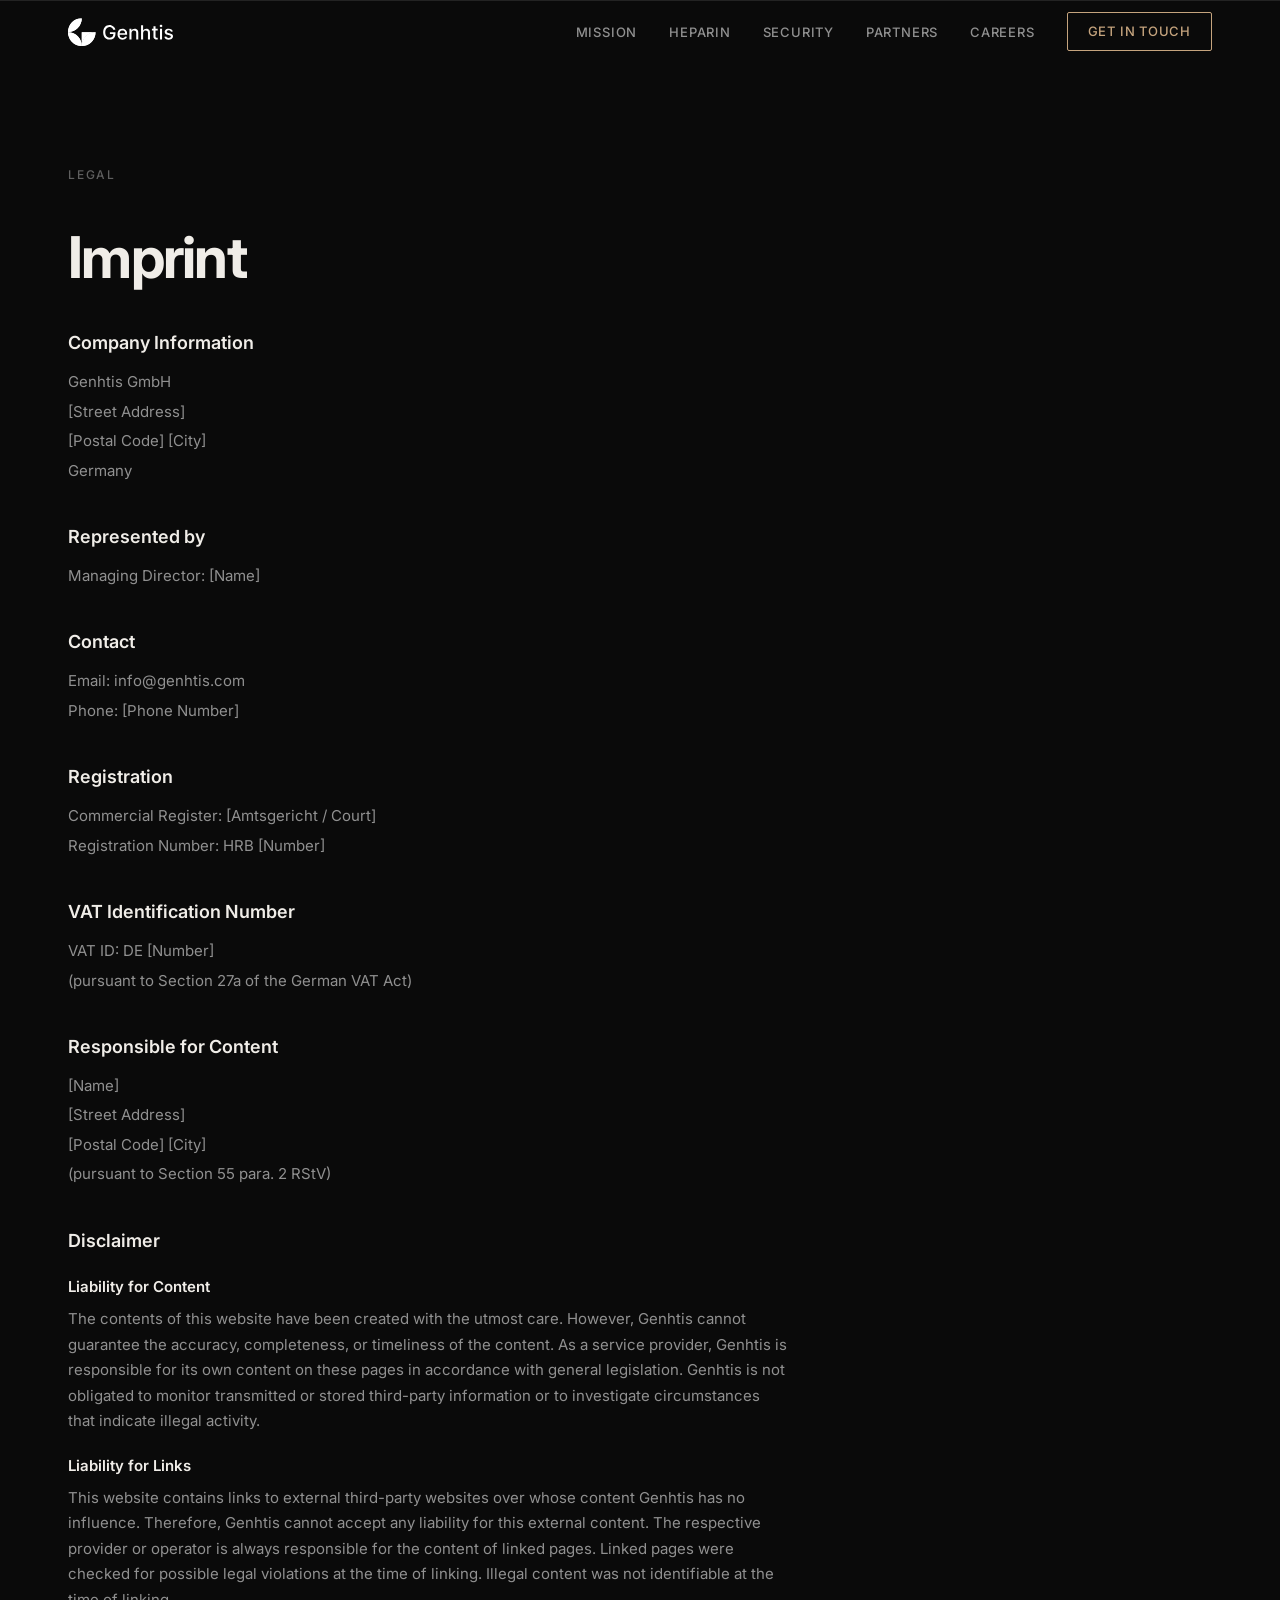
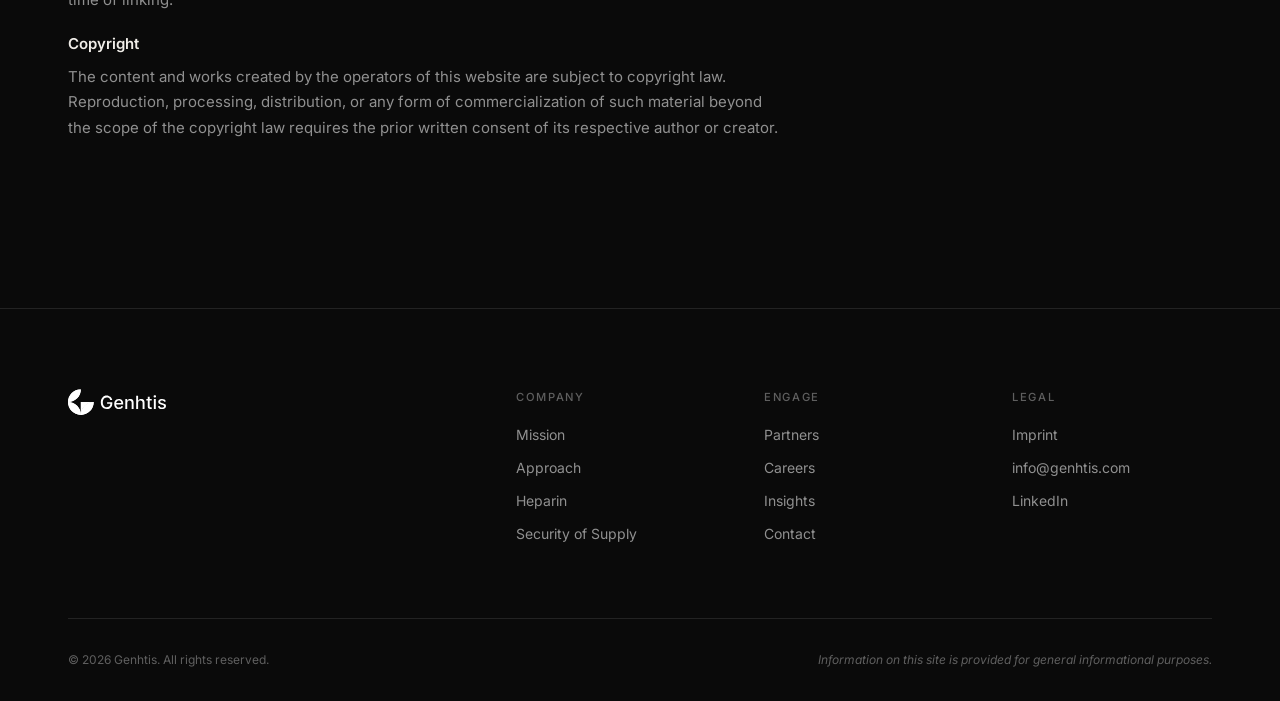
==== imprint.html @ 110bb4f4 "Initial commit without large video file" ====
<!DOCTYPE html>
<html lang="en">

<head>
    <meta charset="UTF-8">
    <meta name="viewport" content="width=device-width, initial-scale=1.0">
    <title>Imprint — Genhtis</title>
    <meta name="description" content="Legal imprint and company information for Genhtis.">
    <link rel="preconnect" href="https://fonts.googleapis.com">
    <link rel="preconnect" href="https://fonts.gstatic.com" crossorigin>
    <link href="https://fonts.googleapis.com/css2?family=Inter:wght@300;400;500;600;700;800;900&display=swap"
        rel="stylesheet">
    <link rel="stylesheet" href="style.css">
</head>

<body>
    <!-- ===== NAVIGATION ===== -->
    <nav class="nav scrolled" id="nav">
        <div class="nav__inner">
            <a href="index.html" class="nav__logo">
                <img src="Images/Logo White.svg" alt="Genhtis" class="nav__logo-img">
            </a>
            <div class="nav__right">
                <ul class="nav__links">
                    <li><a href="index.html#mission">Mission</a></li>
                    <li><a href="index.html#heparin">Heparin</a></li>
                    <li><a href="index.html#security">Security</a></li>
                    <li><a href="index.html#partners">Partners</a></li>
                    <li><a href="index.html#careers">Careers</a></li>
                </ul>
                <a href="index.html#contact" class="nav__cta">Get in touch</a>
                <button class="nav__hamburger" id="hamburger" aria-label="Menu">
                    <span></span>
                    <span></span>
                </button>
            </div>
        </div>
    </nav>

    <!-- Mobile menu -->
    <div class="mobile-menu" id="mobileMenu">
        <div class="mobile-menu__inner">
            <ul class="mobile-menu__links">
                <li><a href="index.html#mission">Mission</a></li>
                <li><a href="index.html#heparin">Heparin</a></li>
                <li><a href="index.html#security">Security</a></li>
                <li><a href="index.html#partners">Partners</a></li>
                <li><a href="index.html#careers">Careers</a></li>
                <li><a href="index.html#contact">Contact</a></li>
            </ul>
        </div>
    </div>

    <!-- ===== IMPRINT CONTENT ===== -->
    <section class="section section--dark" style="padding-top: 10rem;">
        <div class="container">
            <div class="section__header">
                <span class="section__label">Legal</span>
            </div>
            <h1 class="headline headline--xl">Imprint</h1>

            <div class="imprint-content">
                <div class="imprint-block">
                    <h2 class="imprint-heading">Company Information</h2>
                    <p>Genhtis GmbH</p>
                    <p>[Street Address]</p>
                    <p>[Postal Code] [City]</p>
                    <p>Germany</p>
                </div>

                <div class="imprint-block">
                    <h2 class="imprint-heading">Represented by</h2>
                    <p>Managing Director: [Name]</p>
                </div>

                <div class="imprint-block">
                    <h2 class="imprint-heading">Contact</h2>
                    <p>Email: info@genhtis.com</p>
                    <p>Phone: [Phone Number]</p>
                </div>

                <div class="imprint-block">
                    <h2 class="imprint-heading">Registration</h2>
                    <p>Commercial Register: [Amtsgericht / Court]</p>
                    <p>Registration Number: HRB [Number]</p>
                </div>

                <div class="imprint-block">
                    <h2 class="imprint-heading">VAT Identification Number</h2>
                    <p>VAT ID: DE [Number]</p>
                    <p>(pursuant to Section 27a of the German VAT Act)</p>
                </div>

                <div class="imprint-block">
                    <h2 class="imprint-heading">Responsible for Content</h2>
                    <p>[Name]</p>
                    <p>[Street Address]</p>
                    <p>[Postal Code] [City]</p>
                    <p>(pursuant to Section 55 para. 2 RStV)</p>
                </div>

                <div class="imprint-block">
                    <h2 class="imprint-heading">Disclaimer</h2>
                    <h3 class="imprint-subheading">Liability for Content</h3>
                    <p>The contents of this website have been created with the utmost care. However, Genhtis cannot
                        guarantee the accuracy, completeness, or timeliness of the content. As a service provider,
                        Genhtis is responsible for its own content on these pages in accordance with general
                        legislation. Genhtis is not obligated to monitor transmitted or stored third-party information
                        or to investigate circumstances that indicate illegal activity.</p>

                    <h3 class="imprint-subheading">Liability for Links</h3>
                    <p>This website contains links to external third-party websites over whose content Genhtis has no
                        influence. Therefore, Genhtis cannot accept any liability for this external content. The
                        respective provider or operator is always responsible for the content of linked pages. Linked
                        pages were checked for possible legal violations at the time of linking. Illegal content was not
                        identifiable at the time of linking.</p>

                    <h3 class="imprint-subheading">Copyright</h3>
                    <p>The content and works created by the operators of this website are subject to copyright law.
                        Reproduction, processing, distribution, or any form of commercialization of such material beyond
                        the scope of the copyright law requires the prior written consent of its respective author or
                        creator.</p>
                </div>
            </div>
        </div>
    </section>

    <!-- ===== FOOTER ===== -->
    <footer class="footer">
        <div class="container">
            <div class="footer__top">
                <div class="footer__brand">
                    <img src="Images/Logo White.svg" alt="Genhtis" class="footer__logo-img">
                </div>
                <div class="footer__col">
                    <h4 class="footer__heading">Company</h4>
                    <ul>
                        <li><a href="index.html#mission">Mission</a></li>
                        <li><a href="index.html#platform">Approach</a></li>
                        <li><a href="index.html#heparin">Heparin</a></li>
                        <li><a href="index.html#security">Security of Supply</a></li>
                    </ul>
                </div>
                <div class="footer__col">
                    <h4 class="footer__heading">Engage</h4>
                    <ul>
                        <li><a href="index.html#partners">Partners</a></li>
                        <li><a href="index.html#careers">Careers</a></li>
                        <li><a href="index.html#insights">Insights</a></li>
                        <li><a href="index.html#contact">Contact</a></li>
                    </ul>
                </div>
                <div class="footer__col">
                    <h4 class="footer__heading">Legal</h4>
                    <ul>
                        <li><a href="imprint.html">Imprint</a></li>
                        <li><a href="mailto:info@genhtis.com">info@genhtis.com</a></li>
                        <li><a href="#">LinkedIn</a></li>
                    </ul>
                </div>
            </div>
            <div class="footer__bottom">
                <span>&copy; 2026 Genhtis. All rights reserved.</span>
                <span class="footer__disclaimer">Information on this site is provided for general informational
                    purposes.</span>
            </div>
        </div>
    </footer>

    <script src="script.js"></script>
</body>

</html>
---- style.css ----
/* ===== RESET ===== */
*,
*::before,
*::after {
    margin: 0;
    padding: 0;
    box-sizing: border-box;
}

:root {
    --bg: #0a0a0a;
    --bg-alt: #111111;
    --surface: rgba(255, 255, 255, 0.04);
    --surface-hover: rgba(255, 255, 255, 0.07);
    --border: rgba(255, 255, 255, 0.1);
    --border-strong: rgba(255, 255, 255, 0.2);
    --text: #f0ede8;
    --text-dim: rgba(255, 255, 255, 0.55);
    --text-muted: rgba(255, 255, 255, 0.35);
    --accent: #c5a47e;
    --light-bg: #e8e4dc;
    --light-surface: rgba(0, 0, 0, 0.04);
    --light-surface-hover: rgba(0, 0, 0, 0.07);
    --light-border: rgba(0, 0, 0, 0.1);
    --light-text: #0a0a0a;
    --light-text-dim: rgba(0, 0, 0, 0.55);
    --light-text-muted: rgba(0, 0, 0, 0.35);
    --font: 'Inter', -apple-system, BlinkMacSystemFont, sans-serif;
    --nav-h: 64px;
    --container: 1240px;
}

html {
    scroll-behavior: smooth;
    -webkit-font-smoothing: antialiased;
    -moz-osx-font-smoothing: grayscale;
}

body {
    font-family: var(--font);
    color: var(--text);
    background: var(--bg);
    line-height: 1.55;
    overflow-x: hidden;
}

a {
    color: inherit;
    text-decoration: none;
}

ul {
    list-style: none;
}

img {
    max-width: 100%;
    display: block;
}

.container {
    max-width: var(--container);
    margin: 0 auto;
    padding: 0 3rem;
}

.container--relative {
    position: relative;
    z-index: 2;
}

/* ===== NAVIGATION ===== */
.nav {
    position: fixed;
    top: 0;
    left: 0;
    right: 0;
    z-index: 100;
    height: var(--nav-h);
    background: transparent;
    transition: background 0.4s ease, border-color 0.4s ease;
    border-bottom: 1px solid transparent;
}

.nav.scrolled {
    background: rgba(10, 10, 10, 0.88);
    backdrop-filter: blur(24px);
    -webkit-backdrop-filter: blur(24px);
    border-bottom-color: var(--border);
}

.nav__inner {
    max-width: var(--container);
    margin: 0 auto;
    padding: 0 3rem;
    height: 100%;
    display: flex;
    align-items: center;
    justify-content: space-between;
}

.nav__logo-img {
    height: 28px;
    width: auto;
}

.nav__right {
    display: flex;
    align-items: center;
    gap: 2rem;
}

.nav__links {
    display: flex;
    gap: 2rem;
}

.nav__links a {
    font-size: 0.8125rem;
    font-weight: 500;
    letter-spacing: 0.06em;
    text-transform: uppercase;
    color: var(--text-dim);
    transition: color 0.3s;
}

.nav__links a:hover {
    color: var(--text);
}

.nav__cta {
    font-size: 0.8125rem;
    font-weight: 500;
    letter-spacing: 0.06em;
    text-transform: uppercase;
    color: var(--accent);
    padding: 0.5rem 1.25rem;
    border: 1px solid var(--accent);
    border-radius: 2px;
    transition: all 0.3s;
}

.nav__cta:hover {
    background: var(--accent);
    color: var(--bg);
}

.nav__hamburger {
    display: none;
    flex-direction: column;
    gap: 6px;
    background: none;
    border: none;
    cursor: pointer;
    padding: 6px;
    width: 32px;
}

.nav__hamburger span {
    display: block;
    height: 1px;
    background: var(--text);
    transition: all 0.3s;
}

.nav__hamburger.active span:first-child {
    transform: rotate(45deg) translate(2.5px, 2.5px);
}

.nav__hamburger.active span:last-child {
    transform: rotate(-45deg) translate(2.5px, -2.5px);
}

/* Mobile menu */
.mobile-menu {
    position: fixed;
    inset: 0;
    z-index: 99;
    background: var(--bg);
    display: flex;
    align-items: center;
    justify-content: center;
    opacity: 0;
    pointer-events: none;
    transition: opacity 0.4s;
}

.mobile-menu.active {
    opacity: 1;
    pointer-events: all;
}

.mobile-menu__links a {
    display: block;
    font-size: 2rem;
    font-weight: 600;
    color: var(--text-dim);
    margin-bottom: 1.5rem;
    transition: color 0.3s;
}

.mobile-menu__links a:hover {
    color: var(--text);
}

/* ===== BUTTONS ===== */
.btn {
    display: inline-flex;
    align-items: center;
    justify-content: center;
    padding: 0.85rem 2rem;
    font-family: var(--font);
    font-size: 0.8125rem;
    font-weight: 500;
    letter-spacing: 0.06em;
    text-transform: uppercase;
    border-radius: 2px;
    cursor: pointer;
    transition: all 0.35s;
}

.btn--outline {
    background: transparent;
    color: var(--text);
    border: 1px solid var(--border-strong);
}

.btn--outline:hover {
    border-color: var(--accent);
    color: var(--accent);
}

.btn--dark {
    background: var(--light-text);
    color: var(--light-bg);
    border: 1px solid var(--light-text);
}

.btn--dark:hover {
    background: transparent;
    color: var(--light-text);
}

.btn--full {
    width: 100%;
}

/* ===== HERO ===== */
.hero {
    position: relative;
    height: 100vh;
    min-height: 600px;
    display: flex;
    flex-direction: column;
    justify-content: flex-end;
    overflow: hidden;
}

.hero__video-wrap {
    position: absolute;
    inset: 0;
    z-index: 1;
}

.hero__video {
    width: 100%;
    height: 100%;
    object-fit: cover;
}

.hero__video-overlay {
    position: absolute;
    inset: 0;
    background: linear-gradient(to top,
            rgba(10, 10, 10, 0.85) 0%,
            rgba(10, 10, 10, 0.4) 40%,
            rgba(10, 10, 10, 0.2) 100%);
}

.hero__content {
    position: relative;
    z-index: 2;
    padding: 0 3rem;
    max-width: var(--container);
    margin: 0 auto;
    width: 100%;
}

.hero__title {
    font-size: clamp(2.8rem, 7vw, 6.5rem);
    font-weight: 600;
    line-height: 1.05;
    letter-spacing: -0.03em;
    max-width: 900px;
    color: var(--text);
}

.hero__title .typewriter-cursor {
    display: inline-block;
    width: 3px;
    height: 1em;
    background: var(--accent);
    margin-left: 4px;
    vertical-align: text-bottom;
    animation: blink 0.7s step-end infinite;
}

@keyframes blink {

    0%,
    100% {
        opacity: 1;
    }

    50% {
        opacity: 0;
    }
}

.hero__bottom-bar {
    position: relative;
    z-index: 2;
    display: flex;
    justify-content: space-between;
    align-items: flex-end;
    padding: 2.5rem 3rem;
    max-width: var(--container);
    margin: 0 auto;
    width: 100%;
}

.hero__ctas {
    display: flex;
    gap: 1rem;
}

.hero__scroll {
    display: flex;
    align-items: flex-end;
}

.hero__scroll-line {
    width: 1px;
    height: 48px;
    background: linear-gradient(to bottom, transparent, var(--text-dim));
    animation: scrollPulse 2.5s ease-in-out infinite;
}

@keyframes scrollPulse {

    0%,
    100% {
        opacity: 0.3;
    }

    50% {
        opacity: 0.8;
    }
}

/* ===== SECTIONS ===== */
.section {
    position: relative;
    padding: 8rem 0;
    border-top: 1px solid var(--border);
}

.section--dark {
    background: var(--bg);
}

.section--light {
    background: var(--light-bg);
    border-top-color: var(--light-border);
}

.section--cta {
    background: var(--bg-alt);
    text-align: center;
    padding: 10rem 0;
}

.section--cinematic {
    position: relative;
    overflow: hidden;
    padding: 10rem 0;
}

.section__bg-video {
    position: absolute;
    inset: 0;
    width: 100%;
    height: 100%;
    object-fit: cover;
    z-index: 0;
}

.section__bg-overlay {
    position: absolute;
    inset: 0;
    background: rgba(10, 10, 10, 0.75);
    z-index: 1;
}

.section__header {
    margin-bottom: 2.5rem;
}

.section__label {
    font-size: 0.75rem;
    font-weight: 500;
    letter-spacing: 0.15em;
    text-transform: uppercase;
    color: var(--text-muted);
}

.section__label--dark {
    color: var(--light-text-muted);
}

/* ===== HEADLINES ===== */
.headline {
    font-weight: 700;
    line-height: 1.1;
    letter-spacing: -0.03em;
    color: var(--text);
}

.headline--xl {
    font-size: clamp(2.25rem, 4.5vw, 3.75rem);
    margin-bottom: 2.5rem;
}

.headline--lg {
    font-size: clamp(1.75rem, 3.5vw, 2.75rem);
    margin-bottom: 2rem;
}

.headline--center {
    text-align: center;
}

.headline--dark {
    color: var(--light-text);
}

/* ===== BODY TEXT ===== */
.body-text {
    font-size: 1.0625rem;
    line-height: 1.7;
    color: var(--text-dim);
    margin-bottom: 1rem;
}

.body-text--dark {
    color: var(--light-text-dim);
}

/* ===== MISSION ===== */
.mission__content {
    display: grid;
    grid-template-columns: 1.2fr 1fr;
    gap: 4rem;
    align-items: start;
}

.mission__body p {
    font-size: 1.0625rem;
    line-height: 1.75;
    color: var(--text-dim);
    margin-bottom: 1rem;
}

/* ===== TILES (Problem cards) ===== */
.tiles {
    display: grid;
    grid-template-columns: repeat(3, 1fr);
    gap: 1px;
    background: var(--border);
    border: 1px solid var(--border);
}

.tile {
    background: var(--bg);
    padding: 2.5rem;
    transition: background 0.4s;
}

.tile:hover {
    background: var(--surface-hover);
}

.tile__number {
    font-size: 0.75rem;
    font-weight: 500;
    letter-spacing: 0.15em;
    color: var(--text-muted);
    display: block;
    margin-bottom: 1.5rem;
}

.tile__title {
    font-size: 1.25rem;
    font-weight: 600;
    margin-bottom: 0.75rem;
    letter-spacing: -0.01em;
}

.tile__text {
    font-size: 0.9375rem;
    line-height: 1.65;
    color: var(--text-dim);
}

/* ===== PILLARS (Approach) ===== */
.pillars {
    display: grid;
    grid-template-columns: repeat(3, 1fr);
    gap: 1px;
    background: var(--border);
    border: 1px solid var(--border);
    margin-top: 3rem;
}

.pillar {
    background: rgba(10, 10, 10, 0.5);
    backdrop-filter: blur(8px);
    padding: 2.5rem;
    transition: background 0.4s;
}

.pillar:hover {
    background: rgba(10, 10, 10, 0.7);
}

.pillar__title {
    font-size: 1.125rem;
    font-weight: 600;
    margin-bottom: 0.75rem;
}

.pillar__text {
    font-size: 0.9375rem;
    line-height: 1.65;
    color: var(--text-dim);
}

/* ===== SPLIT (Heparin) ===== */
.split {
    display: grid;
    grid-template-columns: 1fr 1fr;
    gap: 4rem;
    align-items: start;
}

.stat-grid {
    display: grid;
    grid-template-columns: 1fr 1fr;
    gap: 1px;
    background: var(--border);
    border: 1px solid var(--border);
}

.stat-card {
    background: var(--bg);
    padding: 2rem;
    transition: background 0.4s;
}

.stat-card:hover {
    background: var(--surface-hover);
}

.stat-card__value {
    display: block;
    font-size: 1.125rem;
    font-weight: 700;
    color: var(--accent);
    margin-bottom: 0.375rem;
}

.stat-card__label {
    font-size: 0.8125rem;
    color: var(--text-dim);
    line-height: 1.45;
}

/* ===== RESILIENCE GRID (Security) ===== */
.resilience-grid {
    display: grid;
    grid-template-columns: repeat(4, 1fr);
    gap: 1px;
    background: var(--border);
    border: 1px solid var(--border);
    margin-top: 4rem;
}

.resilience-card {
    background: var(--bg);
    padding: 2.5rem 2rem;
    text-align: center;
    transition: background 0.4s;
}

.resilience-card:hover {
    background: var(--surface-hover);
}

.resilience-card__icon {
    width: 40px;
    height: 40px;
    margin: 0 auto 1.25rem;
    color: var(--text-muted);
}

.resilience-card__icon svg {
    width: 100%;
    height: 100%;
}

.resilience-card__title {
    font-size: 1.0625rem;
    font-weight: 600;
    margin-bottom: 0.5rem;
}

.resilience-card__text {
    font-size: 0.8125rem;
    line-height: 1.55;
    color: var(--text-dim);
}

/* ===== METRICS ===== */
.metrics-row {
    display: grid;
    grid-template-columns: repeat(4, 1fr);
    gap: 1px;
    background: var(--border);
    border: 1px solid var(--border);
    margin-bottom: 4rem;
}

.metric {
    background: var(--bg);
    padding: 3rem 2rem;
    text-align: center;
}

.metric__value {
    display: block;
    font-size: 2.5rem;
    font-weight: 700;
    color: var(--text);
    margin-bottom: 0.25rem;
    letter-spacing: -0.02em;
}

.metric__label {
    font-size: 0.75rem;
    font-weight: 500;
    letter-spacing: 0.1em;
    text-transform: uppercase;
    color: var(--text-muted);
}

.logos-row {
    text-align: center;
}

.logos-row__label {
    font-size: 0.75rem;
    font-weight: 500;
    letter-spacing: 0.15em;
    text-transform: uppercase;
    color: var(--text-muted);
    display: block;
    margin-bottom: 1.5rem;
}

.logos-row__items {
    display: flex;
    justify-content: center;
    gap: 2rem;
    flex-wrap: wrap;
}

.logo-placeholder {
    font-size: 0.8125rem;
    color: var(--text-muted);
    padding: 0.75rem 1.5rem;
    border: 1px dashed var(--border);
}

/* ===== SOCIAL PROOF ===== */
.social-proof {
    padding: 5rem 0;
}

.social-proof__marquee {
    overflow: hidden;
    margin-top: 2rem;
    -webkit-mask-image: linear-gradient(to right, transparent, black 10%, black 90%, transparent);
    mask-image: linear-gradient(to right, transparent, black 10%, black 90%, transparent);
}

.social-proof__track {
    display: flex;
    align-items: center;
    gap: 5rem;
    width: max-content;
    animation: marquee 20s linear infinite;
}

@keyframes marquee {
    0% {
        transform: translateX(0);
    }

    100% {
        transform: translateX(-50%);
    }
}

.social-proof__logo {
    display: flex;
    align-items: center;
    justify-content: center;
    flex-shrink: 0;
}

.social-proof__logo img {
    max-height: 50px;
    max-width: 160px;
    object-fit: contain;
    filter: grayscale(1) invert(1);
    mix-blend-mode: screen;
    opacity: 0.7;
    transition: opacity 0.3s ease;
}

.social-proof__logo--lg img {
    max-height: 70px;
    max-width: 220px;
}

.social-proof__logo:hover img {
    opacity: 0.9;
}

/* ===== PARTNER TILES ===== */
.partner-tiles {
    display: grid;
    grid-template-columns: repeat(3, 1fr);
    gap: 1px;
    background: var(--border);
    border: 1px solid var(--border);
    margin-top: 2rem;
}

.partner-tile {
    display: flex;
    flex-direction: column;
    background: rgba(10, 10, 10, 0.5);
    backdrop-filter: blur(8px);
    padding: 2.5rem;
    transition: background 0.4s;
}

.partner-tile:hover {
    background: rgba(10, 10, 10, 0.7);
}

.partner-tile__title {
    font-size: 1.25rem;
    font-weight: 600;
    margin-bottom: 0.75rem;
}

.partner-tile__text {
    font-size: 0.9375rem;
    color: var(--text-dim);
    line-height: 1.65;
    flex: 1;
    margin-bottom: 1.5rem;
}

.partner-tile__link {
    font-size: 0.8125rem;
    font-weight: 500;
    color: var(--accent);
    transition: opacity 0.3s;
}

.partner-tile:hover .partner-tile__link {
    opacity: 0.7;
}

/* ===== ROLES (Careers) ===== */
.roles-grid {
    display: grid;
    grid-template-columns: repeat(2, 1fr);
    gap: 1px;
    background: var(--light-border);
    border: 1px solid var(--light-border);
}

.role-card {
    background: var(--light-bg);
    padding: 2.5rem;
    transition: background 0.4s;
}

.role-card:hover {
    background: var(--light-surface-hover);
}

.role-card__tag {
    font-size: 0.7rem;
    font-weight: 500;
    letter-spacing: 0.15em;
    text-transform: uppercase;
    color: var(--light-text-muted);
    display: block;
    margin-bottom: 0.75rem;
}

.role-card__title {
    font-size: 1.125rem;
    font-weight: 600;
    margin-bottom: 0.5rem;
    color: var(--light-text);
}

.role-card__text {
    font-size: 0.875rem;
    color: var(--light-text-dim);
    line-height: 1.6;
}

/* ===== INSIGHT CARDS ===== */
.insight-cards {
    display: grid;
    grid-template-columns: repeat(3, 1fr);
    gap: 1px;
    background: var(--light-border);
    border: 1px solid var(--light-border);
}

.insight-card {
    background: var(--light-bg);
    padding: 2.5rem;
    transition: background 0.4s;
    cursor: pointer;
}

.insight-card:hover {
    background: var(--light-surface-hover);
}

.insight-card__tag {
    font-size: 0.7rem;
    font-weight: 500;
    letter-spacing: 0.15em;
    text-transform: uppercase;
    color: var(--light-text-muted);
    display: block;
    margin-bottom: 1rem;
}

.insight-card__title {
    font-size: 1.125rem;
    font-weight: 600;
    line-height: 1.3;
    margin-bottom: 0.75rem;
    color: var(--light-text);
}

.insight-card__text {
    font-size: 0.875rem;
    color: var(--light-text-dim);
    line-height: 1.6;
    margin-bottom: 1.5rem;
}

.insight-card__meta {
    font-size: 0.75rem;
    color: var(--light-text-muted);
}

/* ===== CTA ROW ===== */
.cta-row {
    display: flex;
    gap: 1rem;
    justify-content: center;
}

/* ===== CONTACT ===== */
.contact-grid {
    display: grid;
    grid-template-columns: 1fr 1fr;
    gap: 4rem;
}

.contact-email {
    font-size: 1rem;
    color: var(--accent);
    margin-top: 1.5rem;
}

.contact-form {
    display: flex;
    flex-direction: column;
    gap: 1.25rem;
}

.form-row {
    display: grid;
    grid-template-columns: 1fr 1fr;
    gap: 1.25rem;
}

.form-group {
    display: flex;
    flex-direction: column;
    gap: 0.375rem;
}

.form-group label {
    font-size: 0.7rem;
    font-weight: 500;
    letter-spacing: 0.1em;
    text-transform: uppercase;
    color: var(--text-muted);
}

.form-group input,
.form-group select,
.form-group textarea {
    font-family: var(--font);
    font-size: 0.9375rem;
    padding: 0.75rem 0;
    background: transparent;
    border: none;
    border-bottom: 1px solid var(--border);
    color: var(--text);
    transition: border-color 0.3s;
    outline: none;
    border-radius: 0;
}

.form-group input:focus,
.form-group select:focus,
.form-group textarea:focus {
    border-bottom-color: var(--accent);
}

.form-group select {
    appearance: none;
    background-image: url("data:image/svg+xml,%3Csvg xmlns='http://www.w3.org/2000/svg' width='10' height='10' viewBox='0 0 10 10'%3E%3Cpath fill='%23666' d='M5 7L0 2h10z'/%3E%3C/svg%3E");
    background-repeat: no-repeat;
    background-position: right 0 center;
    padding-right: 1.5rem;
}

.form-group textarea {
    resize: vertical;
    min-height: 80px;
}

/* ===== FOOTER ===== */
.footer {
    padding: 5rem 0 2rem;
    border-top: 1px solid var(--border);
    background: var(--bg);
}

.footer__top {
    display: grid;
    grid-template-columns: 2fr 1fr 1fr 1fr;
    gap: 3rem;
    margin-bottom: 4rem;
}

.footer__logo-img {
    height: 26px;
    margin-bottom: 1rem;
}

.footer__heading {
    font-size: 0.7rem;
    font-weight: 500;
    letter-spacing: 0.15em;
    text-transform: uppercase;
    color: var(--text-muted);
    margin-bottom: 1rem;
}

.footer__col li {
    margin-bottom: 0.5rem;
}

.footer__col a {
    font-size: 0.875rem;
    color: var(--text-dim);
    transition: color 0.3s;
}

.footer__col a:hover {
    color: var(--text);
}

.footer__bottom {
    display: flex;
    justify-content: space-between;
    padding-top: 2rem;
    border-top: 1px solid var(--border);
    font-size: 0.75rem;
    color: var(--text-muted);
}

.footer__disclaimer {
    font-style: italic;
}

/* ===== POINT CLOUD ===== */

/* Scroll-pinning container */
.globe-scroll-container {
    position: relative;
    background: var(--bg);
}

.globe-content {
    position: relative;
    z-index: 2;
    margin-top: -100vh;
    /* Pulls content up over the first 100vh of the sticky canvas */
}

.globe-scroll-container .section {
    background: transparent;
    border-top: none;
    z-index: 2;
    pointer-events: none;
    /* Let globe interaction (maybe) pass through? Or just for layering */
}

/* Re-enable pointer events for interactive elements in the section */
.globe-scroll-container .section .container {
    pointer-events: all;
}

#security {
    padding-top: 2rem;
    padding-bottom: 0;
    margin-top: -15vh;
}

.globe-sticky {
    position: sticky;
    top: 0;
    height: 100vh;
    display: flex;
    align-items: center;
    justify-content: center;
    overflow: hidden;
    z-index: 1;
    /* Behind text */
}

/* Offset for the Heparin section to show molecule on the right */
.stat-grid--molecule-offset {
    display: flex;
    flex-direction: column;
    gap: 1.5rem;
    max-width: 380px;
    margin-left: auto;
}

.stat-grid--molecule-offset .stat-card {
    border: none;
    background: rgba(255, 255, 255, 0.03);
    backdrop-filter: blur(10px);
}

.pointcloud-wrap {
    position: relative;
    width: 100%;
    height: 100vh;
    margin: 0;
    overflow: hidden;
}

.pointcloud-wrap canvas {
    width: 100%;
    height: 100%;
    display: block;
}

.pointcloud-labels {
    position: absolute;
    inset: 0;
    pointer-events: none;
}

.pointcloud-label {
    position: absolute;
    font-size: 0.65rem;
    font-weight: 500;
    letter-spacing: 0.15em;
    text-transform: uppercase;
    color: var(--text-muted);
    opacity: 0.6;
    animation: labelFade 4s ease-in-out infinite alternate;
}

.pointcloud-label--accent {
    color: var(--accent);
    opacity: 0.8;
    font-size: 0.7rem;
}

@keyframes labelFade {
    0% {
        opacity: 0.3;
    }

    100% {
        opacity: 0.7;
    }
}

/* ===== IMPRINT ===== */
.imprint-content {
    max-width: 720px;
}

.imprint-block {
    margin-bottom: 2.5rem;
}

.imprint-block p {
    font-size: 0.9375rem;
    line-height: 1.7;
    color: var(--text-dim);
    margin-bottom: 0.25rem;
}

.imprint-heading {
    font-size: 1.125rem;
    font-weight: 600;
    margin-bottom: 0.75rem;
    color: var(--text);
}

.imprint-subheading {
    font-size: 0.9375rem;
    font-weight: 600;
    margin-top: 1.25rem;
    margin-bottom: 0.5rem;
    color: var(--text);
}

/* ===== SCROLL ANIMATIONS ===== */
[data-animate] {
    opacity: 0;
    transform: translateY(16px);
    transition: opacity 0.7s ease, transform 0.7s ease;
}

[data-animate].is-visible {
    opacity: 1;
    transform: translateY(0);
}

[data-animate]:nth-child(2) {
    transition-delay: 0.08s;
}

[data-animate]:nth-child(3) {
    transition-delay: 0.16s;
}

[data-animate]:nth-child(4) {
    transition-delay: 0.24s;
}

/* ===== RESPONSIVE ===== */
@media (max-width: 1024px) {
    .container {
        padding: 0 2rem;
    }

    .hero__content {
        padding: 0 2rem;
    }

    .hero__bottom-bar {
        padding: 2rem;
    }

    .nav__inner {
        padding: 0 2rem;
    }

    .mission__content {
        grid-template-columns: 1fr;
    }

    .split {
        grid-template-columns: 1fr;
    }

    .tiles {
        grid-template-columns: 1fr 1fr;
    }

    .pillars {
        grid-template-columns: 1fr 1fr;
    }

    .resilience-grid {
        grid-template-columns: 1fr 1fr;
    }

    .metrics-row {
        grid-template-columns: 1fr 1fr;
    }

    .partner-tiles {
        grid-template-columns: 1fr 1fr;
    }

    .contact-grid {
        grid-template-columns: 1fr;
    }

    .footer__top {
        grid-template-columns: 1fr 1fr;
        gap: 2rem;
    }
}

@media (max-width: 768px) {
    .nav__links {
        display: none;
    }

    .nav__cta {
        display: none;
    }

    .nav__hamburger {
        display: flex;
    }

    .container {
        padding: 0 1.25rem;
    }

    .hero__content {
        padding: 0 1.25rem;
    }

    .hero__bottom-bar {
        padding: 1.5rem 1.25rem;
    }

    .nav__inner {
        padding: 0 1.25rem;
    }

    .hero__title {
        font-size: 2.25rem;
    }

    .section {
        padding: 5rem 0;
    }

    .section--cinematic {
        padding: 6rem 0;
    }

    .section--cta {
        padding: 6rem 0;
    }

    .tiles,
    .pillars,
    .partner-tiles,
    .resilience-grid,
    .metrics-row,
    .roles-grid,
    .insight-cards {
        grid-template-columns: 1fr;
    }

    .stat-grid {
        grid-template-columns: 1fr;
    }

    .footer__top {
        grid-template-columns: 1fr;
    }

    .footer__bottom {
        flex-direction: column;
        gap: 0.5rem;
    }

    .form-row {
        grid-template-columns: 1fr;
    }

    .cta-row {
        flex-direction: column;
        align-items: stretch;
    }

    .hero__ctas {
        flex-direction: column;
    }
}
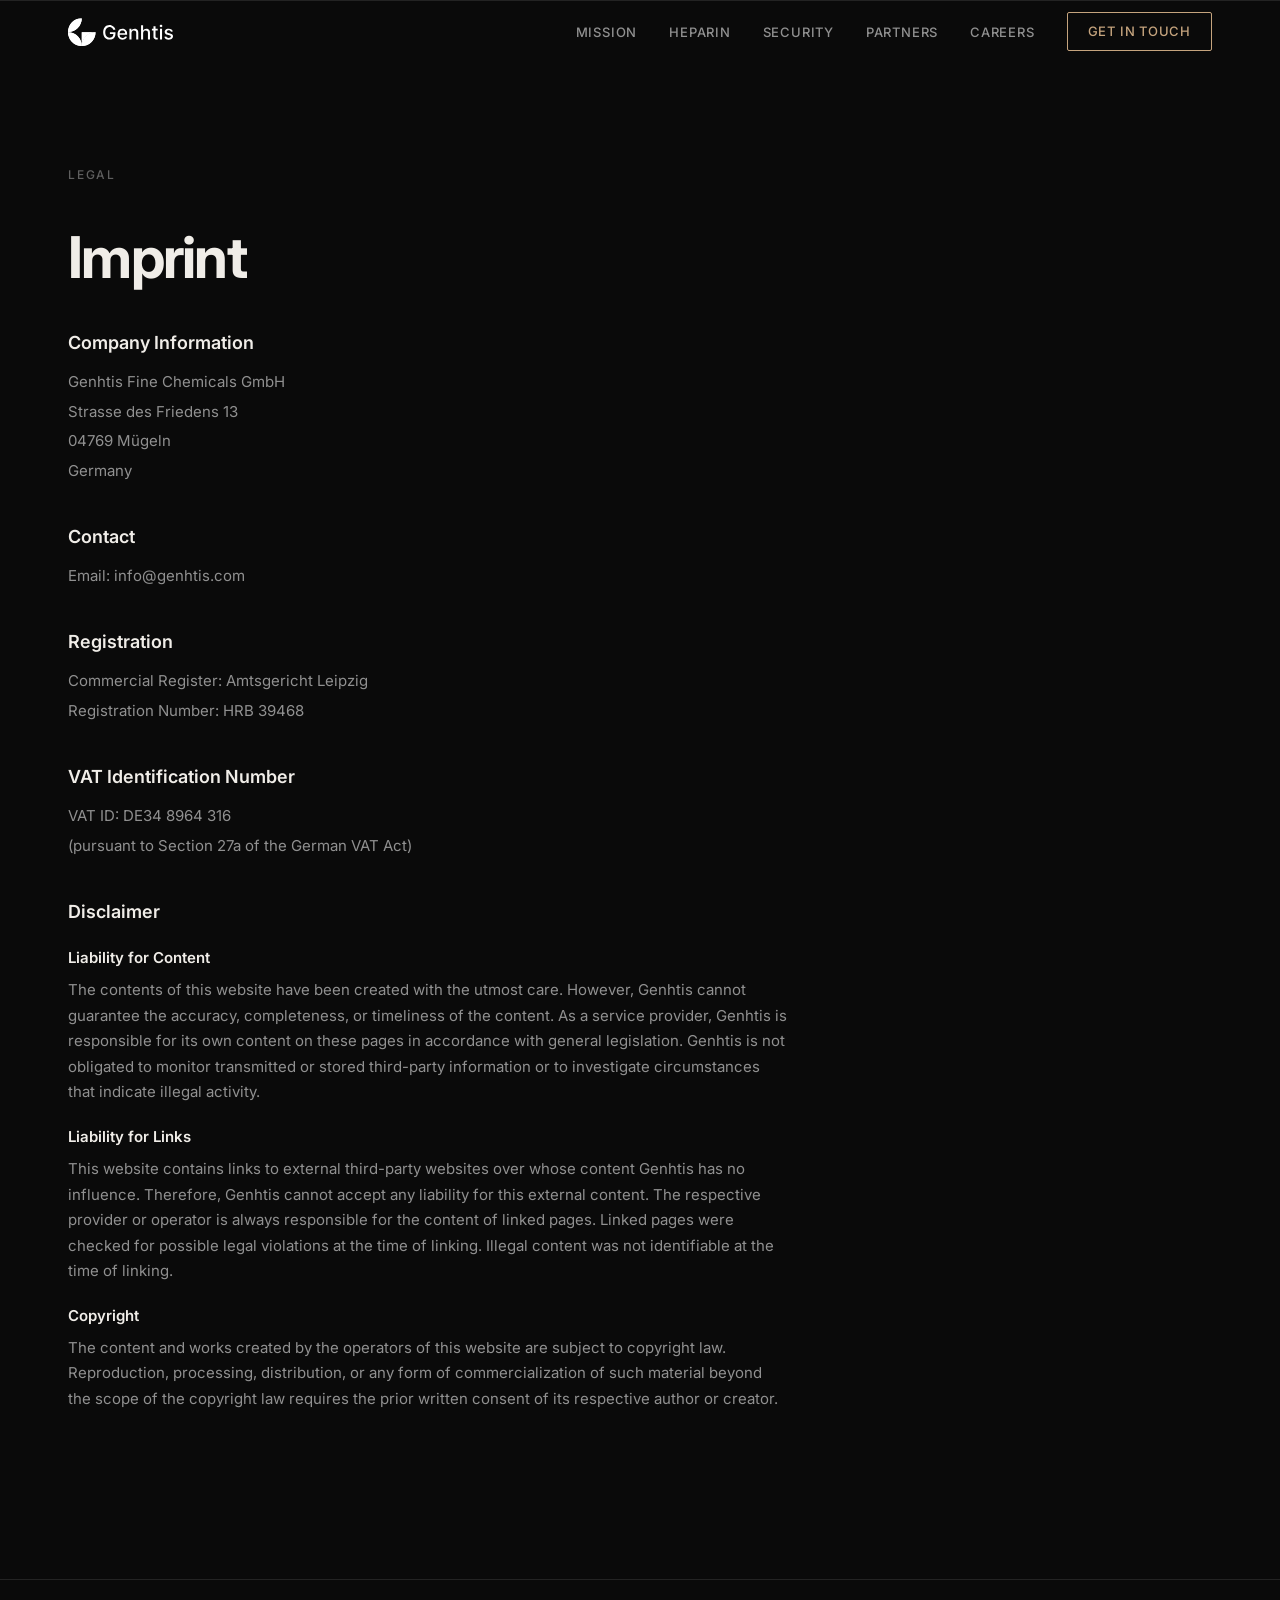
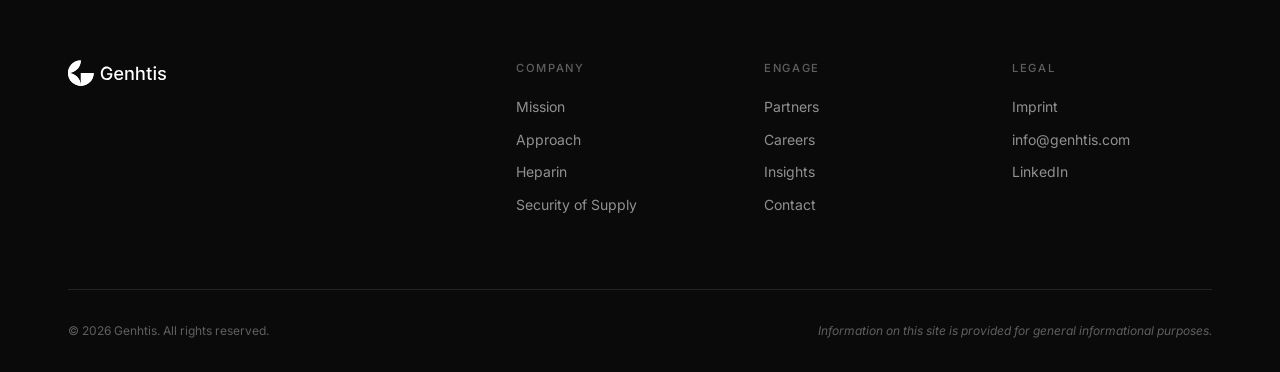
==== commit 31cfb8ba: "Update imprint with real company data from genhtis.com" ====
--- a/imprint.html
+++ b/imprint.html
@@ -1,4 +1,4 @@
- <!DOCTYPE html>
+<!DOCTYPE html>
 <html lang="en">
 
 <head>
@@ -62,41 +62,27 @@
             <div class="imprint-content">
                 <div class="imprint-block">
                     <h2 class="imprint-heading">Company Information</h2>
-                    <p>Genhtis GmbH</p>
-                    <p>[Street Address]</p>
-                    <p>[Postal Code] [City]</p>
+                    <p>Genhtis Fine Chemicals GmbH</p>
+                    <p>Strasse des Friedens 13</p>
+                    <p>04769 Mügeln</p>
                     <p>Germany</p>
-                </div>
-
-                <div class="imprint-block">
-                    <h2 class="imprint-heading">Represented by</h2>
-                    <p>Managing Director: [Name]</p>
                 </div>
 
                 <div class="imprint-block">
                     <h2 class="imprint-heading">Contact</h2>
                     <p>Email: info@genhtis.com</p>
-                    <p>Phone: [Phone Number]</p>
                 </div>
 
                 <div class="imprint-block">
                     <h2 class="imprint-heading">Registration</h2>
-                    <p>Commercial Register: [Amtsgericht / Court]</p>
-                    <p>Registration Number: HRB [Number]</p>
+                    <p>Commercial Register: Amtsgericht Leipzig</p>
+                    <p>Registration Number: HRB 39468</p>
                 </div>
 
                 <div class="imprint-block">
                     <h2 class="imprint-heading">VAT Identification Number</h2>
-                    <p>VAT ID: DE [Number]</p>
+                    <p>VAT ID: DE34 8964 316</p>
                     <p>(pursuant to Section 27a of the German VAT Act)</p>
-                </div>
-
-                <div class="imprint-block">
-                    <h2 class="imprint-heading">Responsible for Content</h2>
-                    <p>[Name]</p>
-                    <p>[Street Address]</p>
-                    <p>[Postal Code] [City]</p>
-                    <p>(pursuant to Section 55 para. 2 RStV)</p>
                 </div>
 
                 <div class="imprint-block">
--- a/style.css
+++ b/style.css
@@ -271,10 +271,8 @@
 .hero__video-overlay {
     position: absolute;
     inset: 0;
-    background: linear-gradient(to top,
-            rgba(10, 10, 10, 0.85) 0%,
-            rgba(10, 10, 10, 0.4) 40%,
-            rgba(10, 10, 10, 0.2) 100%);
+    background: rgba(50, 50, 50, 0.78);
+    /* dark grey, less transparent layer */
 }
 
 .hero__content {
@@ -550,7 +548,17 @@
     display: grid;
     grid-template-columns: 1fr 1fr;
     gap: 4rem;
-    align-items: start;
+    align-items: stretch;
+    /* Stretch so both columns are equal height */
+}
+
+.split__right {
+    display: flex;
+    flex-direction: column;
+    justify-content: center;
+    /* Center image nicely */
+    align-items: flex-end;
+    /* Align contents to the right */
 }
 
 .stat-grid {
@@ -559,6 +567,43 @@
     gap: 1px;
     background: var(--border);
     border: 1px solid var(--border);
+}
+
+.heparin-molecule-img {
+    width: 125%;
+    max-width: 650px;
+    margin: 0 -3rem 0 auto;
+    /* Pull it slightly to the right to let it grow bigger without squishing the left text */
+    display: block;
+    mix-blend-mode: lighten;
+    filter: drop-shadow(0 0 40px rgba(210, 185, 140, 0.15));
+    animation: float 6s ease-in-out infinite;
+    z-index: 1;
+    position: relative;
+    pointer-events: none;
+    /* Let clicks pass through if it overlaps text */
+}
+
+.stat-grid--molecule-offset {
+    width: 70%;
+    /* Make the box significantly less wide */
+    position: relative;
+    z-index: 2;
+    /* Removed all hardcoded negative margin offsets to rely on flexbox alignment */
+}
+
+@keyframes float {
+    0% {
+        transform: translateY(0px) rotate(0deg);
+    }
+
+    50% {
+        transform: translateY(-10px) rotate(1deg);
+    }
+
+    100% {
+        transform: translateY(0px) rotate(0deg);
+    }
 }
 
 .stat-card {
